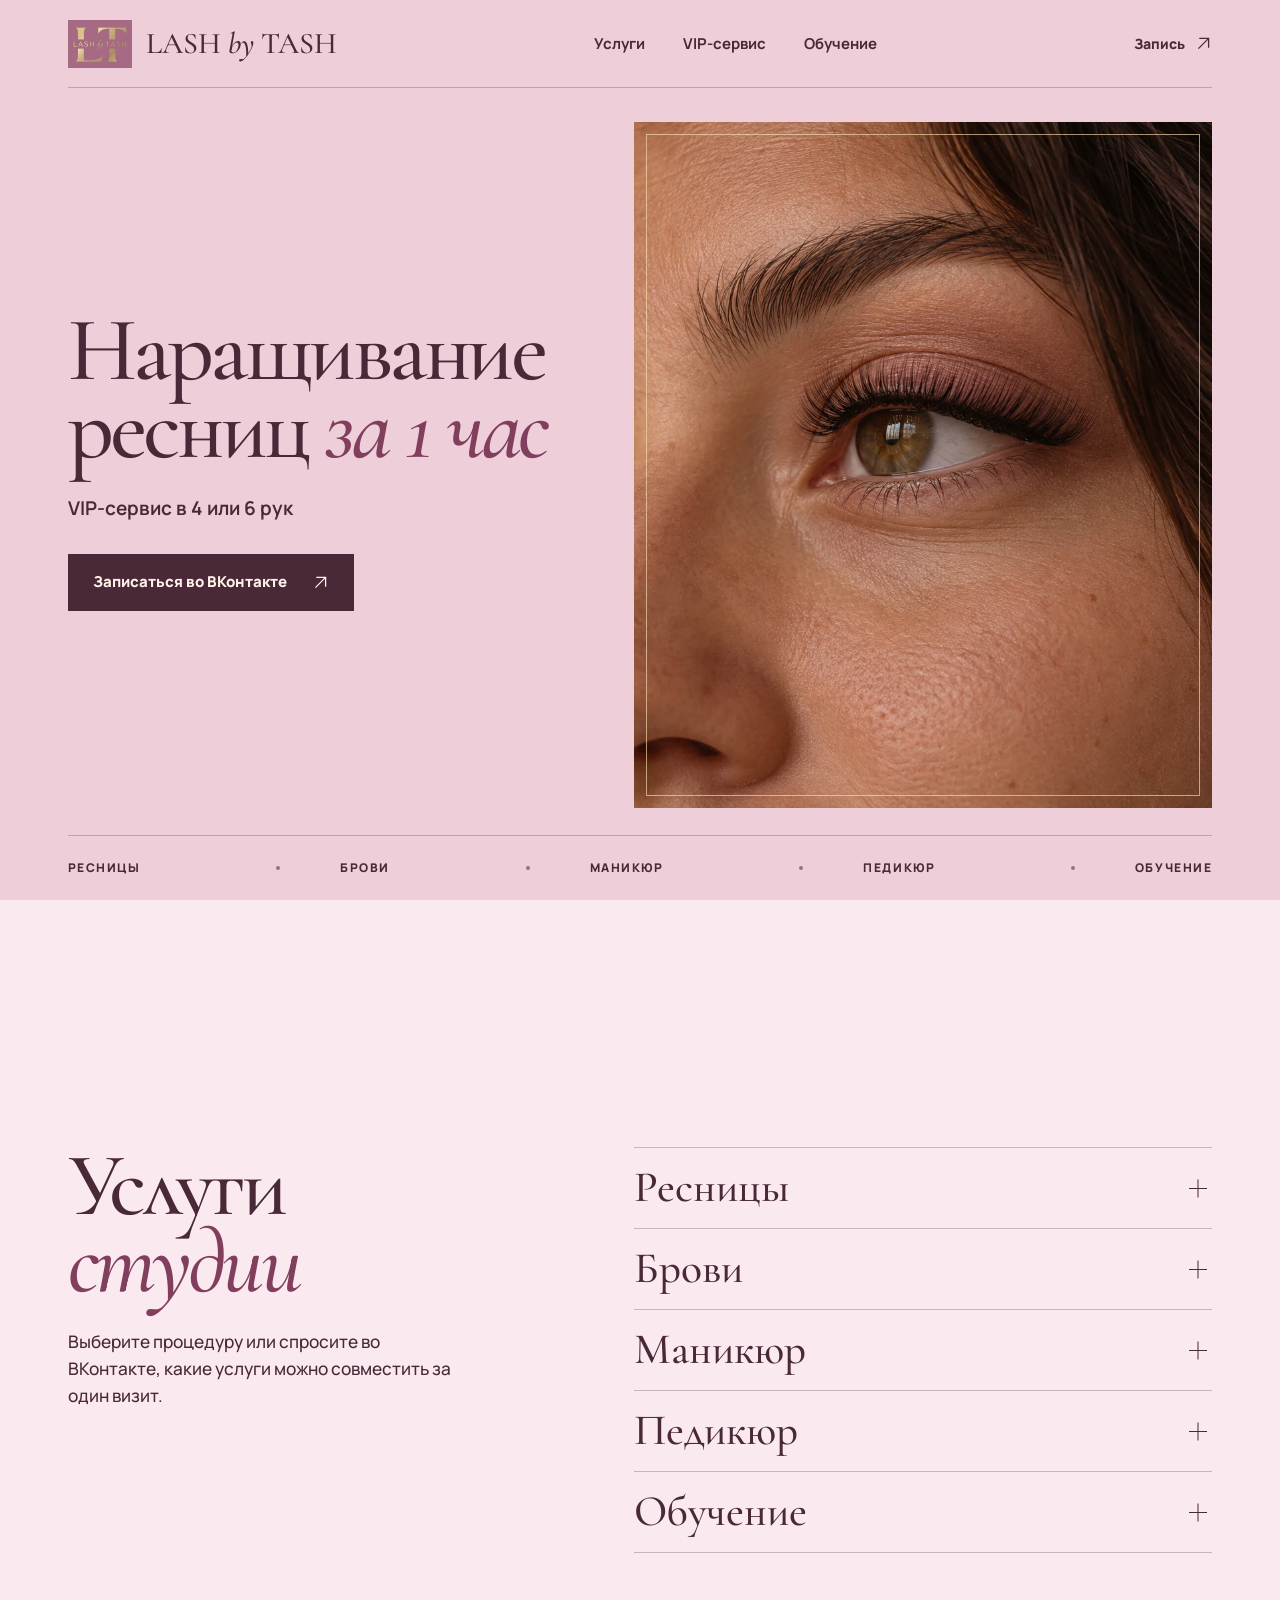
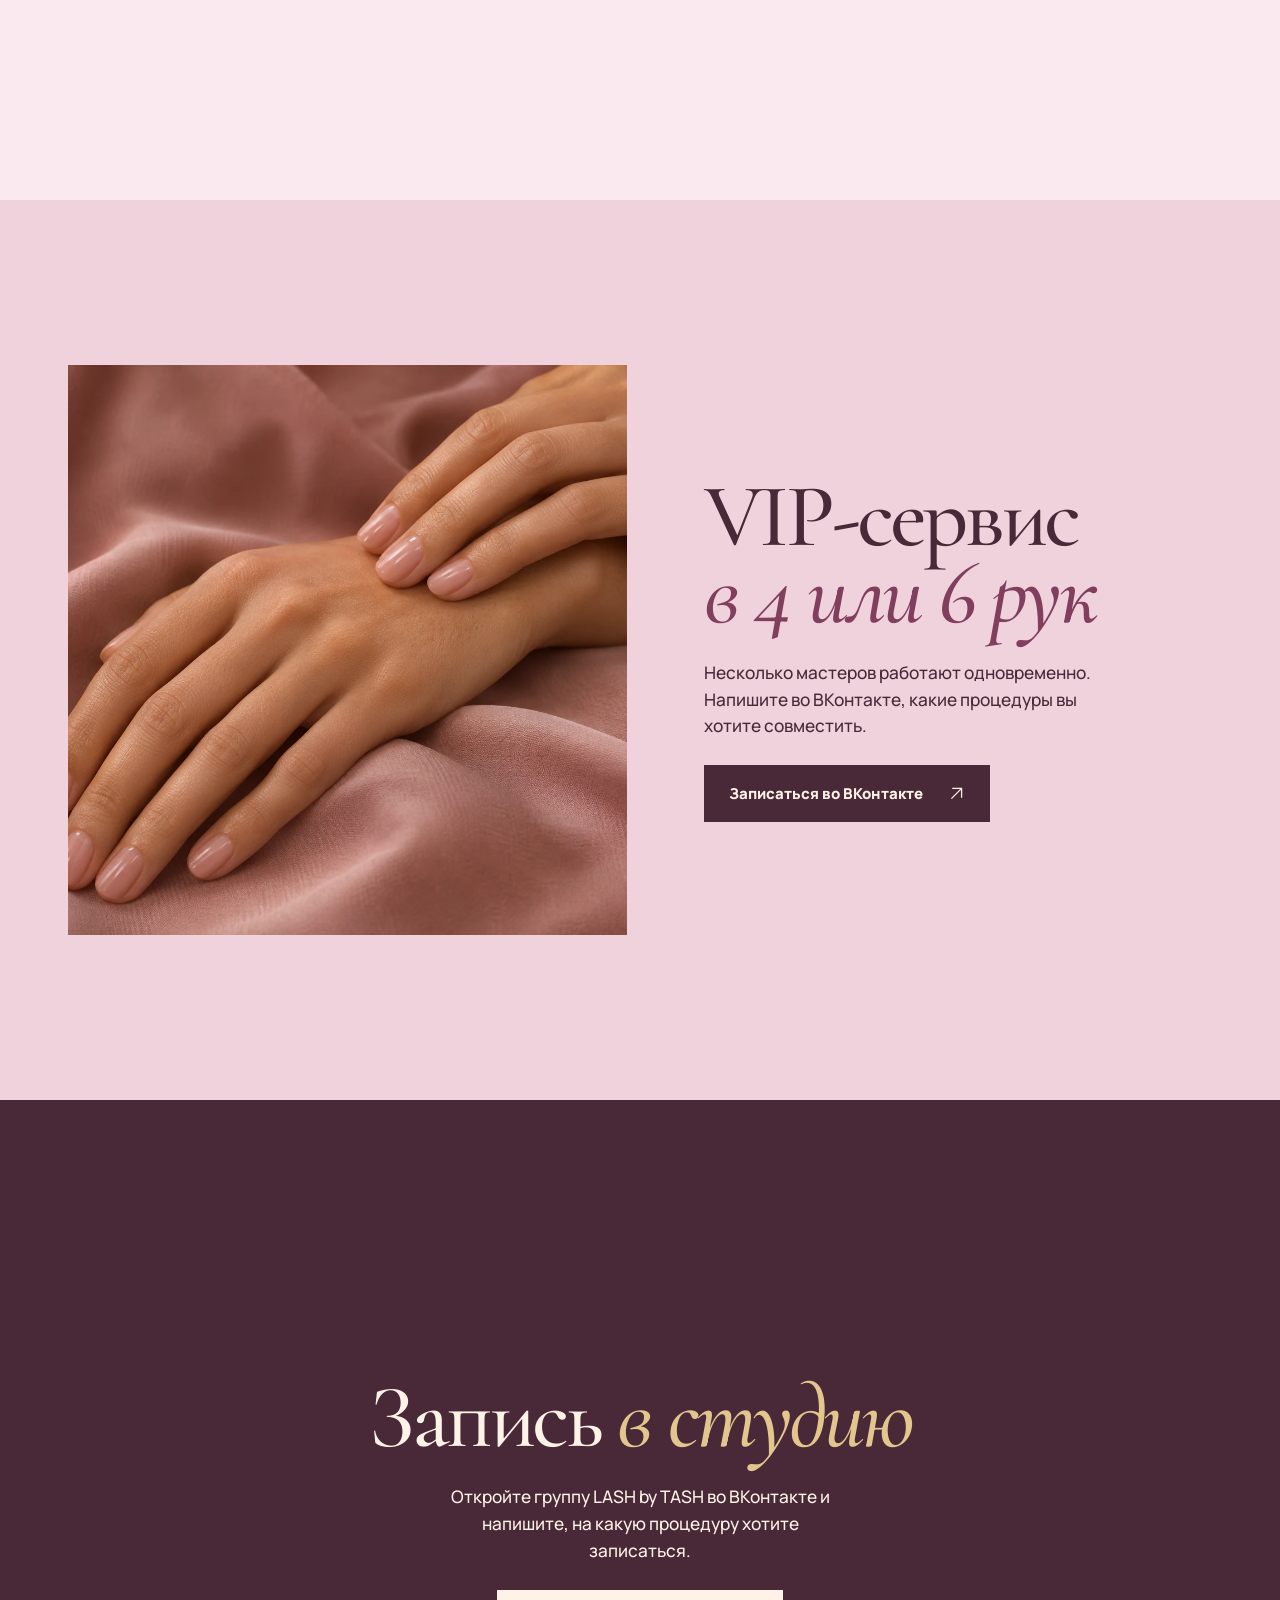
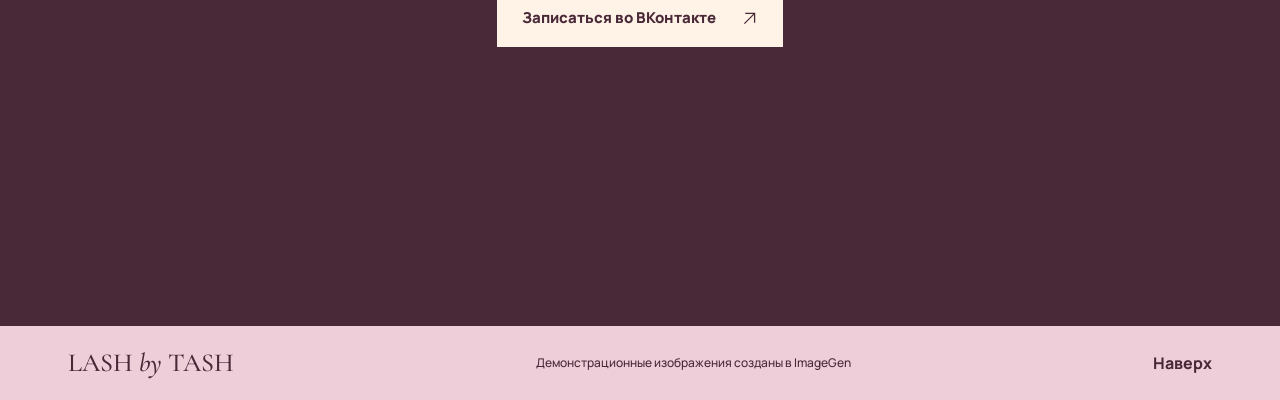
==== docs/index.html @ 301ba18a "Build LASH by TASH WordPress landing and Pages export" ====
<!doctype html>
<html lang="ru" data-type="place" data-motion>
<head>
<meta charset="utf-8">
<meta name="viewport" content="width=device-width, initial-scale=1">
<title>LASH by TASH — наращивание ресниц за 1 час</title>
<meta name="description" content="Наращивание ресниц за 1 час, брови, маникюр, педикюр и обучение. VIP-сервис в 4 или 6 рук. Запись во ВКонтакте.">
<meta name="page-type" content="place">
<meta name="page-kind" content="place">
<meta name="site-kind" content="other">
<meta name="theme-color" content="#eeced9">
<meta property="og:title" content="LASH by TASH — наращивание ресниц за 1 час">
<meta property="og:description" content="Наращивание ресниц за 1 час, брови, маникюр, педикюр и обучение. VIP-сервис в 4 или 6 рук. Запись во ВКонтакте.">
<meta property="og:type" content="website">
<meta property="og:locale" content="ru_RU">
<meta property="og:url" content="https://fedinartemii.github.io/LASHbyTASH/">
<meta property="og:image" content="https://fedinartemii.github.io/LASHbyTASH/assets/portrait.webp">
<link rel="canonical" href="https://fedinartemii.github.io/LASHbyTASH/">
<link rel="icon" href="./assets/logo.png" type="image/png">
<link rel="stylesheet" href="./assets/landing.css">
<script defer src="./assets/landing.js"></script>
</head>
<body class="lash-site">
<a class="lash-skip" href="#main">К содержанию</a>
<header class="lash-header">
  <a class="lash-brand" href="./" aria-label="LASH by TASH, главная">
    <span class="lash-brand-art"><img src="./assets/logo.png" alt="" width="144" height="144"></span>
    <span>LASH <em>by</em> TASH</span>
  </a>
  <nav class="lash-desktop-nav" aria-label="Основная навигация">
          <a href="#services">Услуги</a>
          <a href="#vip">VIP-сервис</a>
          <a href="#training">Обучение</a>
      </nav>
  <a class="lash-header-book" href="#booking">Запись <span class="lash-arrow" aria-hidden="true"></span></a>
  <details class="lash-menu">
    <summary>Меню</summary>
    <nav aria-label="Мобильная навигация">
              <a href="#services">Услуги</a>
              <a href="#vip">VIP-сервис</a>
              <a href="#training">Обучение</a>
            <a href="#booking">Запись</a>
    </nav>
  </details>
</header>
<main id="main" tabindex="-1">

<section class="wp-block-group lash-hero is-layout-flow wp-block-group-is-layout-flow">

<div class="wp-block-group lash-hero-grid is-layout-flow wp-block-group-is-layout-flow">

<div class="wp-block-group lash-hero-copy is-layout-flow wp-block-group-is-layout-flow">

<h1 class="wp-block-heading">Наращивание<br>ресниц <em>за 1 час</em></h1>



<p class="wp-block-paragraph">VIP-сервис в 4 или 6 рук</p>



<div class="wp-block-buttons is-layout-flex wp-block-buttons-is-layout-flex">
<div class="wp-block-button"><a class="wp-block-button__link wp-element-button" href="https://vk.ru/lashbytash">Записаться во ВКонтакте</a></div>
</div>

</div>



<figure class="wp-block-image size-full lash-hero-photo"><img decoding="async" src="./assets/portrait.webp" alt="Крупный план ресниц с мягким изгибом" /></figure>

</div>



<ul class="wp-block-list lash-hero-index">
<li><a href="#lashes">Ресницы</a></li>


<li><a href="#brows">Брови</a></li>


<li><a href="#manicure">Маникюр</a></li>


<li><a href="#pedicure">Педикюр</a></li>


<li><a href="#training">Обучение</a></li>
</ul>

</section>



<section id="services" class="wp-block-group lash-services lash-section is-layout-flow wp-block-group-is-layout-flow">

<div class="wp-block-group lash-section-title is-layout-flow wp-block-group-is-layout-flow">

<h2 class="wp-block-heading">Услуги<br><em>студии</em></h2>


<p class="wp-block-paragraph">Выберите процедуру или спросите во ВКонтакте, какие услуги можно совместить за один визит.</p>

</div>



<div class="wp-block-group lash-service-list is-layout-flow wp-block-group-is-layout-flow">

<details id="lashes" class="wp-block-details lash-service is-layout-flow wp-block-details-is-layout-flow"><summary>Ресницы</summary>
<p class="wp-block-paragraph">Наращивание ресниц за 1 час.</p>
</details>



<details id="brows" class="wp-block-details lash-service is-layout-flow wp-block-details-is-layout-flow"><summary>Брови</summary>
<p class="wp-block-paragraph">Оформление бровей. Обсудите форму с мастером на записи.</p>
</details>



<details id="manicure" class="wp-block-details lash-service is-layout-flow wp-block-details-is-layout-flow"><summary>Маникюр</summary>
<p class="wp-block-paragraph">Выберите маникюр отдельно или уточните, с чем его можно совместить.</p>
</details>



<details id="pedicure" class="wp-block-details lash-service is-layout-flow wp-block-details-is-layout-flow"><summary>Педикюр</summary>
<p class="wp-block-paragraph">Уточните доступное время и варианты педикюра в группе студии.</p>
</details>



<details id="training" class="wp-block-details lash-service is-layout-flow wp-block-details-is-layout-flow"><summary>Обучение</summary>
<p class="wp-block-paragraph">Напишите в группу студии, чтобы узнать программу и ближайшие даты.</p>
</details>

</div>

</section>



<section id="vip" class="wp-block-group lash-vip lash-section is-layout-flow wp-block-group-is-layout-flow">

<div class="wp-block-group lash-section-title is-layout-flow wp-block-group-is-layout-flow">

<h2 class="wp-block-heading">VIP-сервис<br><em>в 4 или 6 рук</em></h2>


<p class="wp-block-paragraph">Несколько мастеров работают одновременно. Напишите во ВКонтакте, какие процедуры вы хотите совместить.</p>


<div class="wp-block-buttons is-layout-flex wp-block-buttons-is-layout-flex">
<div class="wp-block-button"><a class="wp-block-button__link wp-element-button" href="https://vk.ru/lashbytash">Записаться во ВКонтакте</a></div>
</div>

</div>



<figure class="wp-block-image size-full lash-vip-photo"><img decoding="async" src="./assets/manicure.webp" alt="Маникюр с полупрозрачным розовым покрытием" /></figure>

</section>



<section id="booking" class="wp-block-group lash-booking lash-section is-layout-flow wp-block-group-is-layout-flow">

<div class="wp-block-group lash-section-title is-layout-flow wp-block-group-is-layout-flow">

<h2 class="wp-block-heading">Запись <em>в студию</em></h2>


<p class="wp-block-paragraph">Откройте группу LASH by TASH во ВКонтакте и напишите, на какую процедуру хотите записаться.</p>


<div class="wp-block-buttons is-layout-flex wp-block-buttons-is-layout-flex">
<div class="wp-block-button"><a class="wp-block-button__link wp-element-button" href="https://vk.ru/lashbytash">Записаться во ВКонтакте</a></div>
</div>

</div>

</section>

</main>
<footer class="lash-footer">
  <span>LASH <em>by</em> TASH</span>
  <small>Демонстрационные изображения созданы в ImageGen</small>
  <a href="#main">Наверх</a>
</footer>
</body>
</html>
---- docs/assets/landing.css ----
@font-face {
  font-family: Cormorant Garamond;
  src: url(fonts/cormorant-garamond-normal.woff2) format("woff2");
  font-weight: 300 700;
  font-display: swap;
}
@font-face {
  font-family: Cormorant Garamond;
  src: url(fonts/cormorant-garamond-italic.woff2) format("woff2");
  font-weight: 300 700;
  font-style: italic;
  font-display: swap;
}
@font-face {
  font-family: Manrope;
  src: url(fonts/manrope-normal.woff2) format("woff2");
  font-weight: 200 800;
  font-display: swap;
}
:root {
  --rose: #eeced9;
  --petal: #f0d2dd;
  --cream: #fff2e7;
  --berry: #492837;
  --accent: #813e5d;
  --gold: #e3c58e;
  --hairline: #49283745;
  --gutter: clamp(24px, 5.28vw, 100px);
  --header: 88px;
  --type: "Cormorant Garamond", Georgia, serif;
  --body: Manrope, Arial, sans-serif;
  --ease: cubic-bezier(.22, 1, .36, 1);
}
*, *::before, *::after { box-sizing: border-box; }
html { scroll-padding-top: 24px; }
.lash-site {
  margin: 0;
  background: var(--rose);
  color: var(--berry);
  font: 500 16px/1.55 var(--body);
}
::selection { background: var(--berry); color: var(--cream); }
.lash-site a { color: inherit; }
.lash-site :focus-visible { outline: 2px solid currentColor; outline-offset: 5px; }
.lash-skip {
  position: absolute; z-index: 4; top: 14px; left: var(--gutter);
  padding: 10px 16px; background: var(--cream); transform: translateY(-160%);
}
.lash-skip:focus { transform: none; }
.lash-header, .lash-footer {
  margin-inline: var(--gutter);
  display: flex;
  align-items: center;
  justify-content: space-between;
  gap: 24px;
}
.lash-header {
  min-height: var(--header);
  border-bottom: 1px solid var(--hairline);
  position: relative;
  z-index: 2;
}
.lash-header a, .lash-footer a, .lash-hero-index a { text-decoration: none; }
.lash-header a:hover, .lash-footer a:hover, .lash-hero-index a:hover {
  text-decoration: underline; text-decoration-thickness: 1px; text-underline-offset: 5px;
}
.lash-brand, .lash-footer > span {
  display: flex; align-items: center; gap: 14px;
  font: 600 30px/1 var(--type); white-space: nowrap;
}
.lash-brand em, .lash-footer em { font-weight: 500; }
.lash-brand-art {
  display: block; width: 64px; height: 48px; background: #a66a84;
  overflow: hidden; position: relative; flex: none;
}
.lash-brand-art img {
  position: absolute; width: 144px; height: 144px; max-width: none;
  left: -40px; top: -38px;
}
.lash-desktop-nav { display: flex; align-items: center; gap: 38px; font-size: 15px; font-weight: 700; }
.lash-header-book { display: flex; align-items: center; gap: 10px; font-size: 14px; font-weight: 800; }
.lash-arrow, .lash-site .wp-block-button__link::after {
  width: 17px; height: 17px; flex: none;
  background: currentColor; display: inline-block;
  mask: url("data:image/svg+xml,%3Csvg xmlns='http://www.w3.org/2000/svg' viewBox='0 0 20 20' fill='none'%3E%3Cpath d='M4 16 16 4M5 4h11v11' stroke='black' stroke-width='1.5'/%3E%3C/svg%3E") center / contain no-repeat;
}
.lash-menu { display: none; }
.lash-hero {
  margin-inline: var(--gutter);
  min-height: calc(100svh - var(--header));
  display: grid;
  grid-template-rows: 1fr auto;
}
.lash-hero-grid {
  display: grid;
  grid-template-columns: minmax(0, 1fr) minmax(0, 1.12fr);
  gap: clamp(28px, 3.89vw, 56px);
  padding-block: 34px 27px;
}
.lash-hero-copy { align-self: center; padding-bottom: 8px; }
.lash-site h1, .lash-site h2, .editor-styles-wrapper .lash-hero h1 {
  margin: 0; font: 500 clamp(62px, 7.1vw, 106px)/.86 var(--type);
  letter-spacing: -.038em;
}
.lash-site h1 em, .lash-site h2 em { font-weight: 500; color: var(--accent); }
.lash-hero-copy p {
  margin: 27px 0 30px;
  font-size: 19px;
  font-weight: 650;
}
.lash-site .wp-block-button__link {
  display: inline-flex; align-items: center; justify-content: center;
  gap: 25px; min-height: 57px; padding: 12px 24px;
  background: var(--berry); color: var(--cream);
  border: 1px solid transparent; border-radius: 0;
  font: 800 15px/1.35 var(--body);
  text-decoration: none;
  transition: background-color 150ms, color 150ms, transform 150ms var(--ease);
}
.lash-site .wp-block-button__link::after { content: ""; transition: transform 150ms var(--ease); }
.lash-site .wp-block-button__link:hover { background-color: #642e47; transform: translateY(-1px); }
.lash-site .wp-block-button__link:hover::after { transform: translate(2px, -2px); }
.lash-site .wp-block-button__link:active { transform: translateY(1px); }
.lash-site .wp-block-button__link:focus-visible { outline-color: var(--berry); }
.lash-site .wp-block-buttons, .lash-site .wp-block-button { margin: 0; }
.lash-site .lash-hero-photo, .lash-site .lash-vip-photo {
  position: relative; margin: 0; overflow: hidden; background: #875855;
}
.lash-hero-photo { min-height: clamp(470px, 64vh, 720px); }
.lash-site .lash-hero-photo img, .lash-site .lash-vip-photo img {
  width: 100%; height: 100%; object-fit: cover; display: block;
  position: absolute; inset: 0;
}
.lash-hero-photo img { object-position: 61% 46%; }
.lash-hero-photo::after {
  content: ""; position: absolute; inset: 12px;
  border: 1px solid #f8dcaaa8; pointer-events: none;
}
.lash-site .lash-hero-index {
  list-style: none; padding: 0; margin: 0;
  min-height: 65px; display: flex; align-items: stretch; justify-content: space-between;
  border-top: 1px solid var(--hairline);
  font-size: 12px; letter-spacing: .13em; font-weight: 800; text-transform: uppercase;
}
.lash-hero-index li { display: flex; align-items: center; }
.lash-hero-index li + li::before {
  content: ""; width: 4px; height: 4px; margin-inline-end: clamp(12px, 4.7vw, 68px);
  border-radius: 50%; background: currentColor; opacity: .55;
}
.lash-hero-index a { min-height: 44px; display: grid; align-items: center; }
.lash-section { min-height: 100svh; padding: clamp(60px, 9vw, 134px) var(--gutter); }
.lash-site h2 { font-size: clamp(58px, 7vw, 100px); }
.lash-section-title p { max-width: 37ch; font-size: clamp(16px, 1.35vw, 20px); margin: 28px 0 0; }
.lash-section-title p + .wp-block-buttons { margin-top: 25px; }
.lash-services {
  background: #faeaf0; display: grid; grid-template-columns: minmax(0, 1fr) minmax(0, 1.18fr);
  align-content: center; gap: clamp(28px, 6vw, 100px);
}
.lash-service-list { border-top: 1px solid var(--hairline); }
.lash-service { border-bottom: 1px solid var(--hairline); margin: 0; }
.lash-service summary {
  position: relative; padding: 16px 42px 16px 0;
  font: 600 clamp(31px, 3.4vw, 49px)/1.1 var(--type);
  cursor: pointer; list-style: none; transition: color 150ms;
}
.lash-service summary::-webkit-details-marker, .lash-menu summary::-webkit-details-marker { display: none; }
.lash-service summary::after, .lash-service summary::before {
  content: ""; width: 18px; height: 1px; position: absolute;
  right: 5px; top: 50%; background: currentColor;
  transition: transform 150ms var(--ease);
}
.lash-service summary::after { transform: rotate(90deg); }
.lash-service[open] summary::after { transform: rotate(0); }
.lash-service summary:hover { color: var(--accent); }
.lash-service p { margin: 0 36px 18px 0; }
.lash-service[open] > p { animation: lash-open 180ms var(--ease); }
@keyframes lash-open { from { opacity: .55; transform: translateY(-4px); } }
.lash-vip {
  background: var(--petal); display: grid; grid-template-columns: minmax(0, 1.1fr) minmax(0, 1fr);
  align-items: center; gap: clamp(28px, 6vw, 100px);
}
.lash-vip .lash-section-title { grid-column: 2; grid-row: 1; }
.lash-vip .lash-vip-photo { grid-column: 1; grid-row: 1; aspect-ratio: 1 / 1.02; }
.lash-vip-photo img { object-position: center; }
.lash-booking {
  background: var(--berry); color: var(--cream);
  display: grid; place-items: center; min-height: calc(100svh - 74px); text-align: center;
}
.lash-booking h2 em { color: var(--gold); }
.lash-booking p { margin-inline: auto; }
.lash-booking .wp-block-buttons { justify-content: center; display: flex; }
.lash-booking .wp-block-button__link { background: var(--cream); color: var(--berry); }
.lash-booking .wp-block-button__link:hover { background: var(--gold); }
.lash-booking .wp-block-button__link:focus-visible { outline-color: var(--cream); }
.lash-footer { min-height: 74px; }
.lash-footer > span { display: block; font-size: 26px; }
.lash-footer small { font-size: 12px; }
.lash-footer a { display: grid; align-items: center; min-height: 44px; font-weight: 750; }
@media (max-width: 1100px) {
  .lash-site h1 { font-size: clamp(56px, 7.3vw, 80px); }
  .lash-hero-index li + li::before { margin-inline-end: 18px; }
}
@media (max-width: 790px) {
  :root { --header: 67px; }
  .lash-desktop-nav, .lash-header-book { display: none; }
  .lash-brand { gap: 9px; font-size: 24px; }
  .lash-brand-art { width: 48px; height: 38px; }
  .lash-brand-art img { width: 111px; height: 111px; left: -31px; top: -29px; }
  .lash-menu { display: block; }
  .lash-menu summary {
    list-style: none; cursor: pointer; min-height: 44px; display: grid; place-items: center;
    padding-inline: 9px; font-weight: 800;
  }
  .lash-menu nav {
    position: absolute; top: 100%; left: 0; right: 0;
    background: var(--petal); border: 1px solid var(--hairline);
    padding: 8px 16px;
  }
  .lash-menu[open] nav { animation: lash-open 180ms var(--ease); }
  .lash-menu nav a { display: grid; align-items: center; min-height: 48px; }
  .lash-menu nav a + a { border-top: 1px solid var(--hairline); }
  .lash-hero-grid { grid-template-columns: minmax(0, 1fr); gap: 23px; padding-block: 28px 14px; }
  .lash-hero-copy { padding: 0; }
  .lash-site h1 { font-size: clamp(48px, 12.6vw, 78px); line-height: .88; }
  .lash-site h2 { font-size: clamp(40px, 11.7vw, 66px); }
  .lash-hero-copy p { margin: 15px 0 17px; font-size: 16px; }
  .lash-hero-photo { min-height: clamp(285px, 80vw, 425px); }
  .lash-hero-photo::after { inset: 8px; }
  .lash-site .lash-hero-index { flex-wrap: wrap; justify-content: space-between; column-gap: 6px; font-size: 10px; letter-spacing: .045em; }
  .lash-hero-index li + li::before { display: none; }
  .lash-section { min-height: auto; padding-block: 65px; }
  .lash-services, .lash-vip { grid-template-columns: minmax(0, 1fr); gap: 28px; }
  .lash-vip .lash-section-title, .lash-vip .lash-vip-photo { grid-column: auto; grid-row: auto; }
  .lash-vip .lash-vip-photo { aspect-ratio: 5 / 4; }
  .lash-booking { min-height: 66svh; }
  .lash-footer { flex-wrap: wrap; gap: 6px 20px; padding-block: 16px; }
  .lash-footer small { width: 100%; order: 3; }
}
@media (max-width: 460px) {
  .lash-site .wp-block-button, .lash-site .wp-block-button__link { width: 100%; }
}
@media (max-width: 370px) {
  :root { --gutter: 18px; }
  .lash-site h1 { font-size: 42px; }
}
@media (prefers-reduced-motion: reduce) {
  html { scroll-behavior: auto; }
  .lash-site *, .lash-site *::before, .lash-site *::after { animation: none !important; transition: none !important; }
  .lash-site .wp-block-button__link:hover, .lash-site .wp-block-button__link:active,
  .lash-site .wp-block-button__link:hover::after { transform: none; }
}
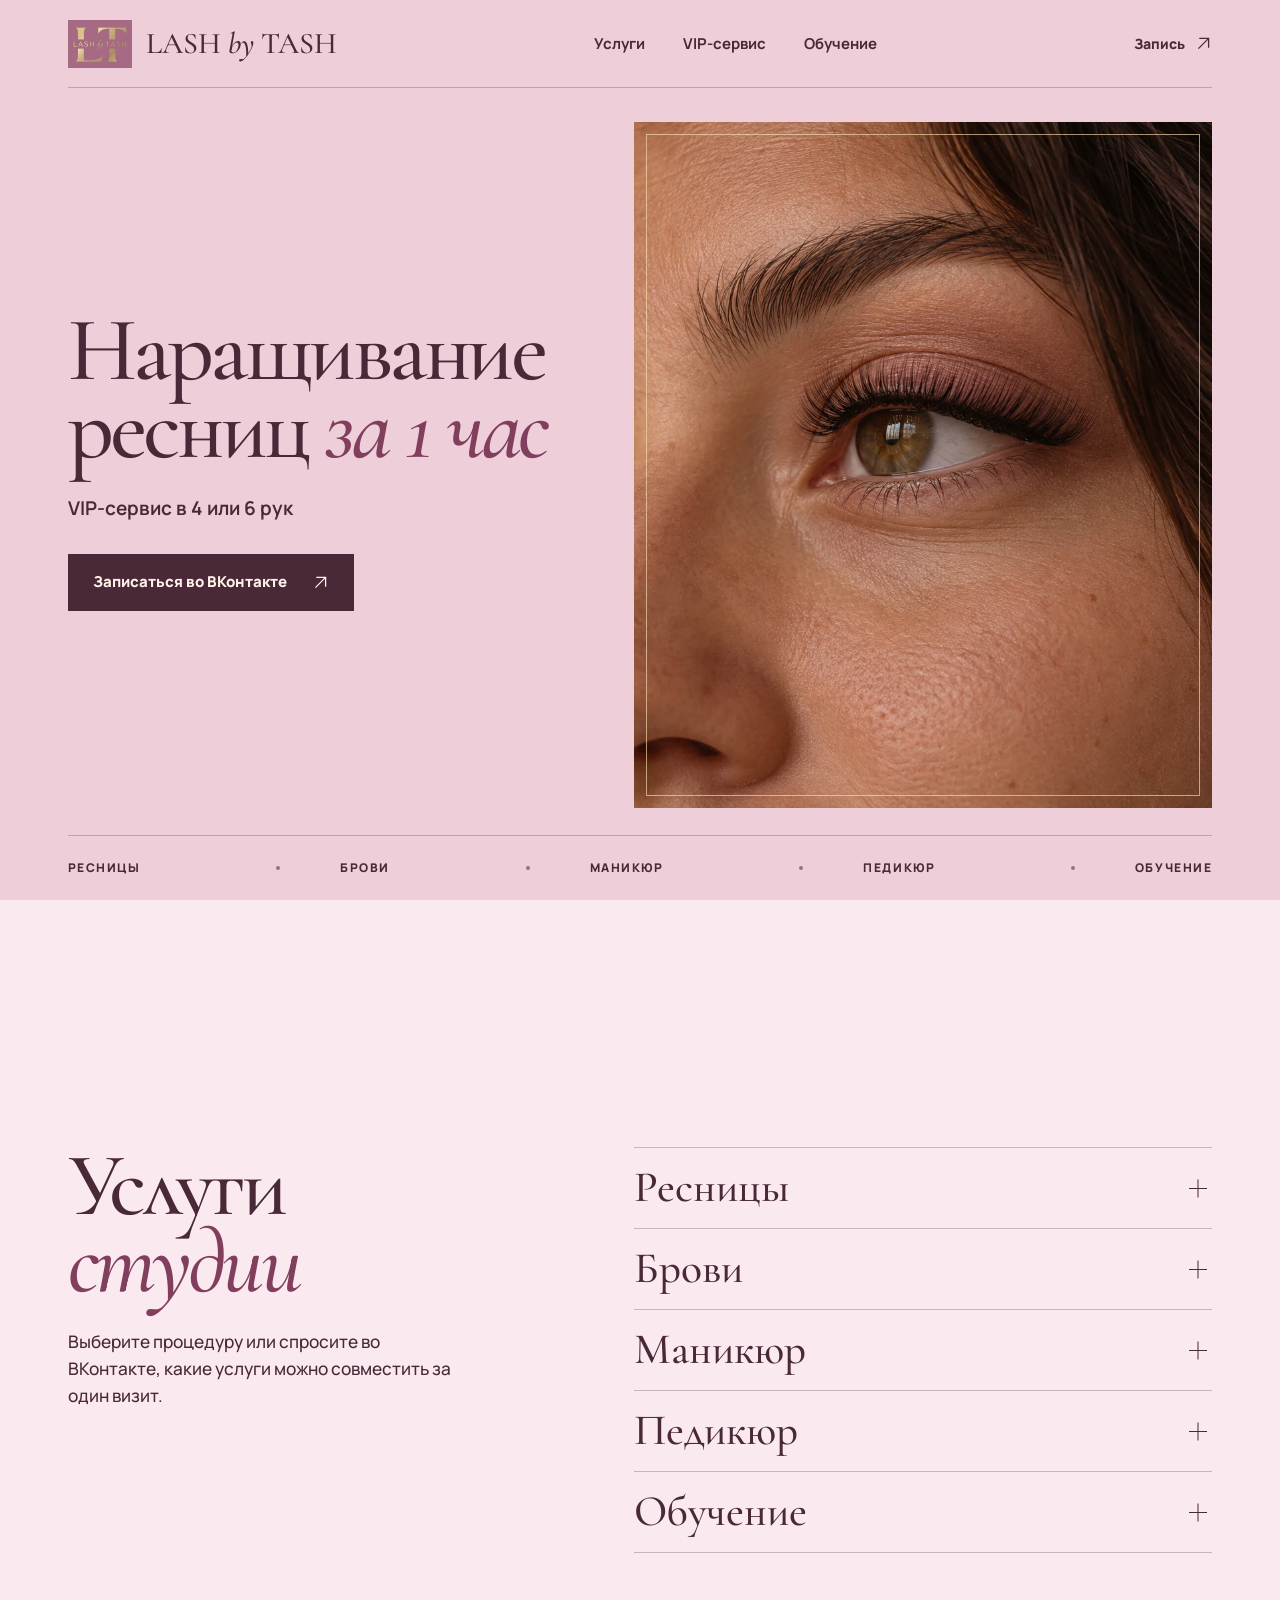
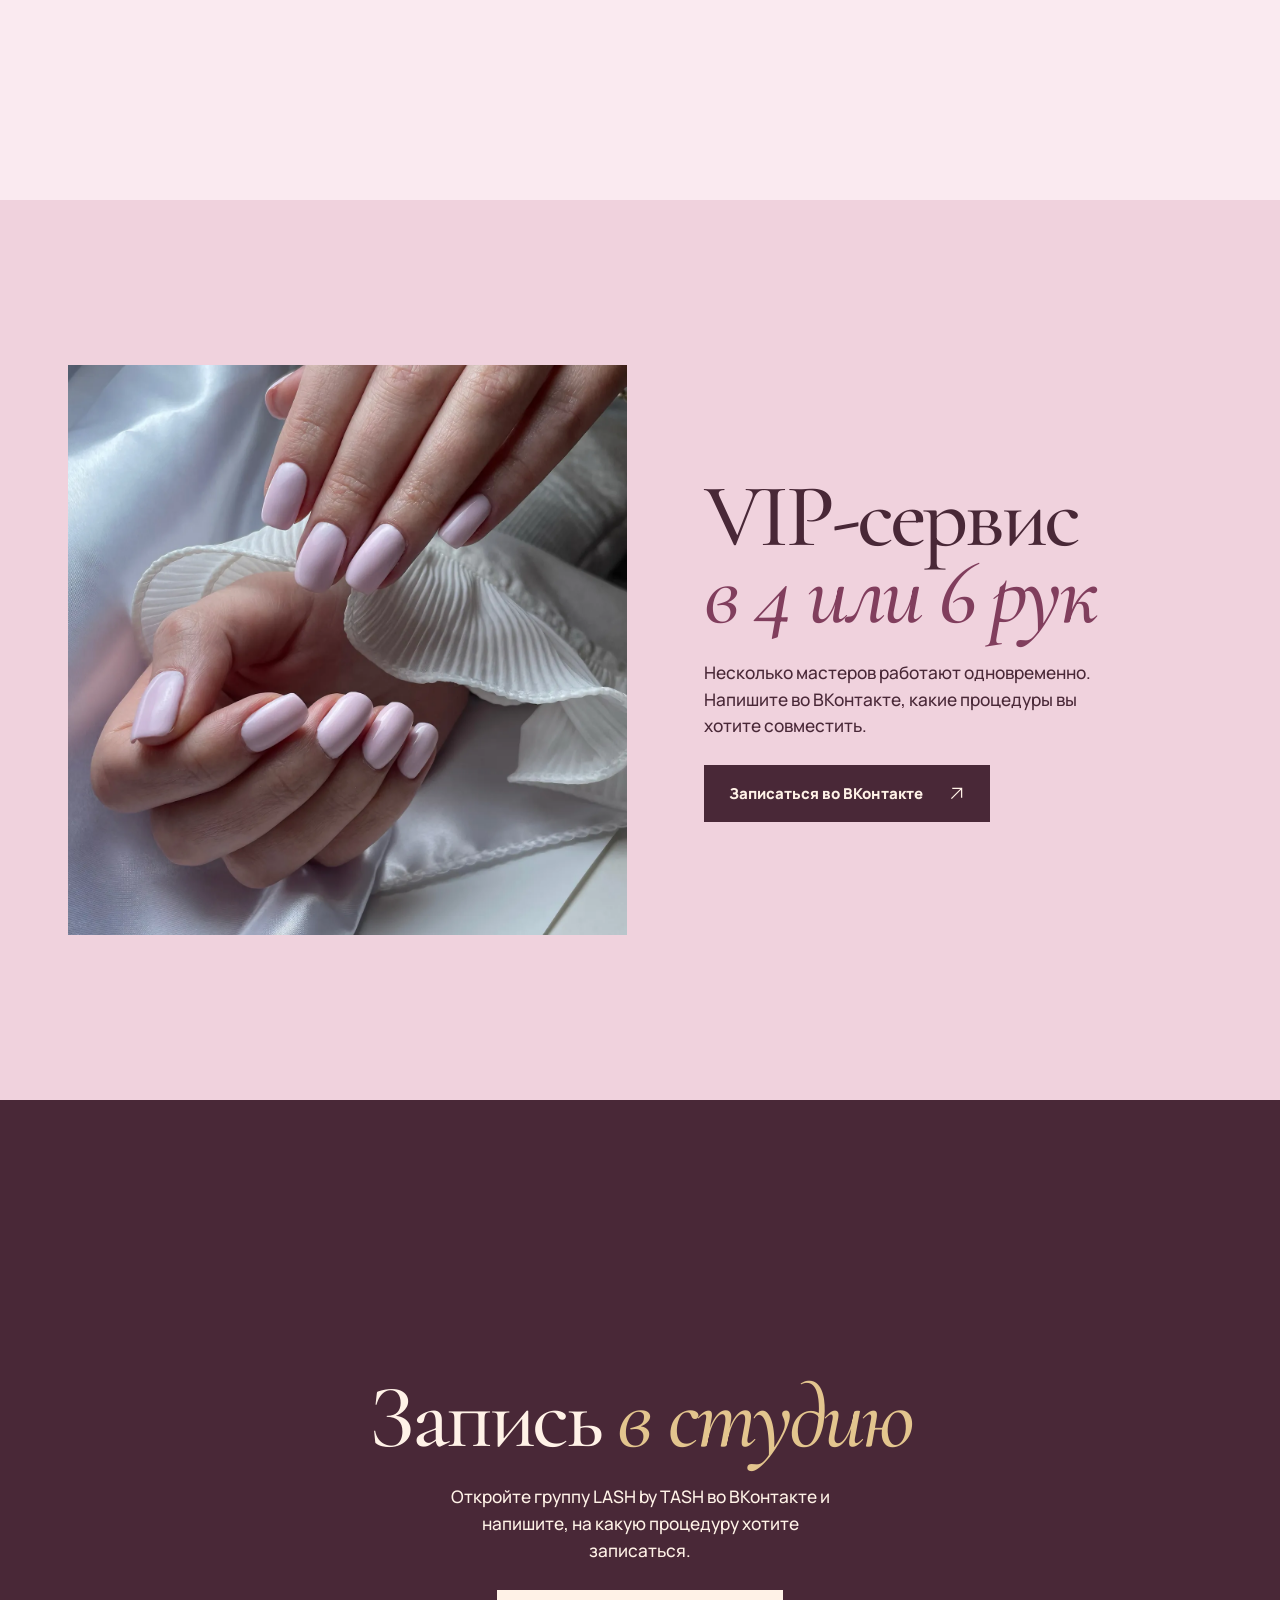
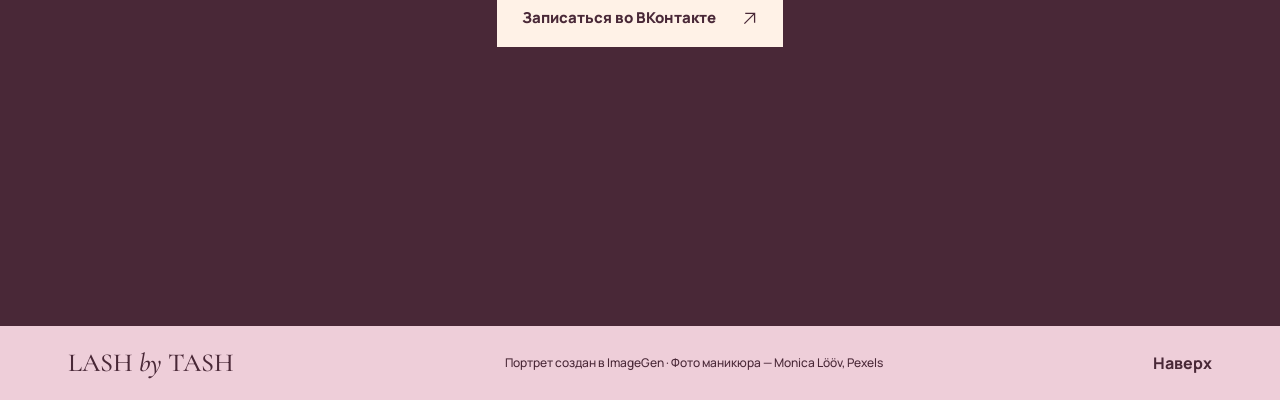
==== commit 8f4865fd: "Replace VIP manicure illustration with a licensed photo" ====
--- a/docs/index.html
+++ b/docs/index.html
@@ -160,7 +160,7 @@
 
 
 
-<figure class="wp-block-image size-full lash-vip-photo"><img decoding="async" src="./assets/manicure.webp" alt="Маникюр с полупрозрачным розовым покрытием" /></figure>
+<figure class="wp-block-image size-full lash-vip-photo"><img decoding="async" src="./assets/manicure-monica-loov.webp" alt="Светло-розовый маникюр на фоне светлой ткани" /></figure>
 
 </section>
 
@@ -187,7 +187,7 @@
 </main>
 <footer class="lash-footer">
   <span>LASH <em>by</em> TASH</span>
-  <small>Демонстрационные изображения созданы в ImageGen</small>
+  <small>Портрет создан в ImageGen · Фото маникюра — Monica Lööv, Pexels</small>
   <a href="#main">Наверх</a>
 </footer>
 </body>
